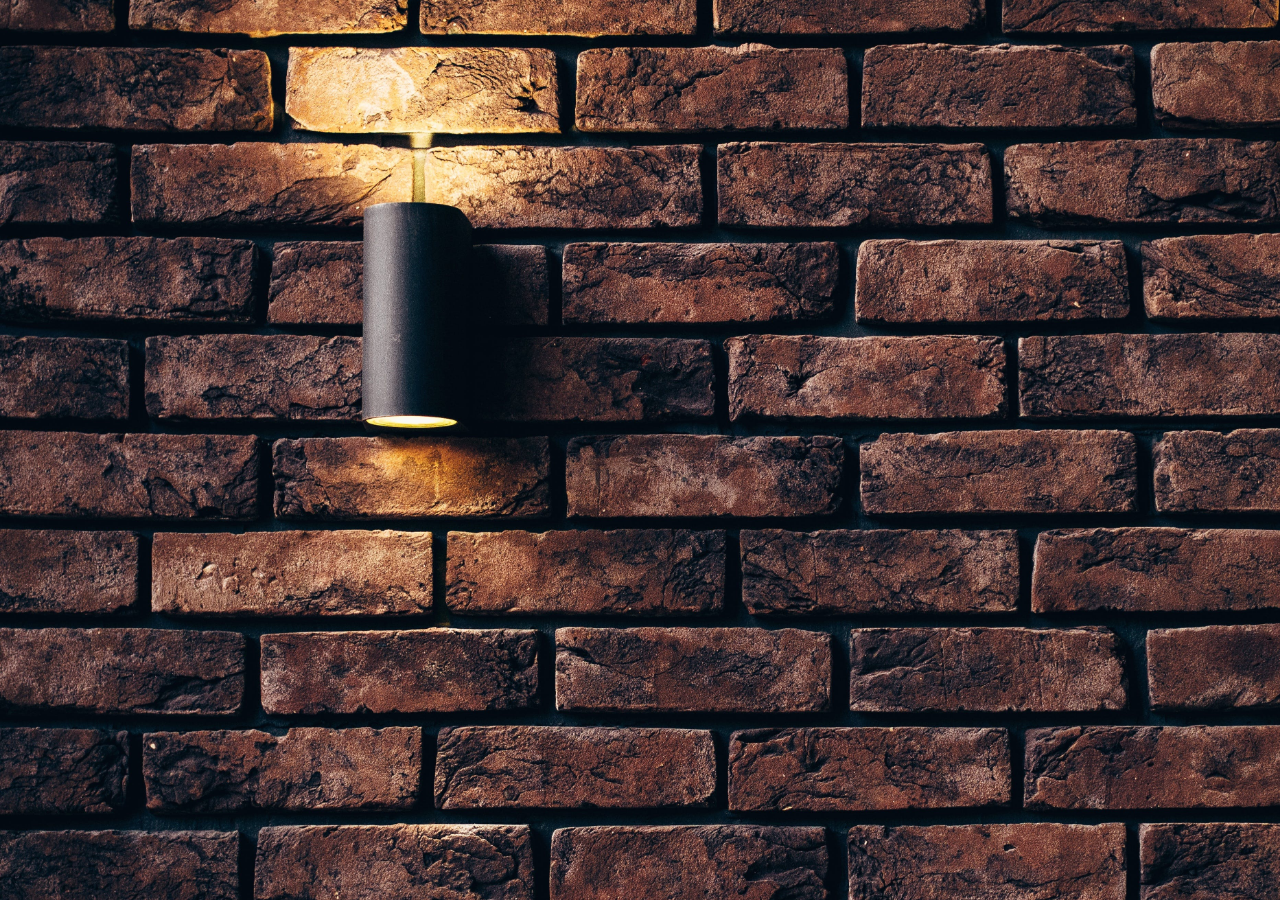
==== website/about.html @ ed743ca0 "initial commit" ====
<!DOCTYPE html>
<html lang="en">
  <head>
    <meta charset="UTF-8" />
    <meta name="viewport" content="width=device-width, initial-scale=1.0" />
    <title>About Us</title>
    <link rel="stylesheet" href="style.css" />
  </head>
  <body>
    <header>
      <!-- Add the common header content -->
      <div id="venue-header">
        <h1 class="logo-name">Reverb Junction</h1>
        <img src="./images/logo.png" alt="logo" class="logo" />
      </div>

      <nav class="navbar">
        <ul>
          <li><a href="index.html">Home</a></li>
          <li><a href="about.html">About</a></li>
          <!-- Add other navbar links as needed -->
        </ul>
      </nav>
      </header>

      <hr />
    

    <main id="main-container" class="fade-in">
      <div id="main-content">
        <h2>About Reverb Junction</h2>
        <p>Welcome to Reverb Junction, where music and good times come together!</p>
        <!-- Add the main content specific to the about page -->
        <!-- Include your about page content here -->
      </div>
    </main>

    <div class="footer">
      <footer>
        <!-- Add your footer content -->
      </footer>
    </div>

    <script src="script.js"></script>
  </body>
</html>
---- website/style.css ----
body {
  background-color: hsl(237, 27%, 16%);
  background-image: url('/website/images/web.jpg');
  background-size: cover;
  background-repeat: no-repeat;
  margin: 0;
  padding: 0;
  opacity: 0;
  transition: opacity 1s ease-in-out;
}
.fade-in {
  opacity: 0;
  animation: fadeIn 1s ease-in-out forwards;
}

@keyframes fadeIn {
  from {
    opacity: 0;
  }
  to {
    opacity: 1;
  }
}

.logo-name {
  font-family: 'Caveat', 'Lucida Sans', 'Lucida Sans Regular', 'Lucida Grande',
    'Lucida Sans Unicode', Geneva, Verdana, sans-serif;
  font-size: 2.5rem;
}

h1 {
  font-family: 'Oswald', 'Gill Sans', 'Gill Sans MT', Calibri, 'Trebuchet MS',
    sans-serif;
  text-decoration: underline hsl(31, 35%, 37%);
  color: hsl(0, 0%, 100%);
  text-align: center;
}

p {
  font-family: 'Montserrat', system-ui, -apple-system, BlinkMacSystemFont,
    'Segoe UI', Roboto, Oxygen, Ubuntu, Cantarell, 'Open Sans', 'Helvetica Neue',
    sans-serif;
  color: hsl(0, 0%, 100%);
  text-align: center;
  font-size: 0.9375rem; /* 15px converted to REM */
}

#venue-header {
  background: url('/website/images/bulbs.jpg') center/cover no-repeat;
  border: 0px solid hsl(0, 23%, 18%);
  display: flex;
  justify-content: space-between;
  align-items: center;
  padding: 0.625rem; /* 10px converted to REM */
  background-color: hsl(0, 4%, 17%);
  color: hsl(0, 0%, 100%);
}

.logo {
  width: 12.5rem; /* 200px converted to REM */
}

.navbar {
  border: 1px solid hsl(0, 1%, 16%);
  background: hsl(0, 3%, 15%);
  font-size: 1.5rem;
}

.navbar ul {
  list-style-type: none;
  margin: 0;
  padding: 0;
  display: flex;
  justify-content: center;
}

.navbar li {
  margin-right: 1.25rem; /* 20px converted to REM */
  position: relative;
}

.navbar a {
  text-decoration: none;
  color: hsl(0, 0%, 100%);
}

.dropdown-content {
  opacity: 0;
  border-radius: 0 0 0.3125rem 0.3125rem; /* 5px converted to REM */
  visibility: hidden;
  max-height: 0;
  overflow: hidden;
  transition: max-height 0.3s ease-out, visibility 0.3s ease-out,
    opacity 0.3s ease-out;
  position: absolute;
  z-index: 1;
  top: 100%;
}

.dropdown-content a {
  color: hsl(0, 0%, 100%);
  padding: 0.75rem 1rem; /* 12px 16px converted to REM */
  display: block;
  transition: background-color 0.3s ease;
}

.dropdown-content a:hover {
  background-color: hsl(0, 4%, 26%);
}

.dropdown:hover .dropdown-content {
  background-color: hsl(0, 1%, 16%);
  max-height: 18.75rem; /* 300px converted to REM */
  max-width: 12.5rem; /* 100px converted to REM */
  opacity: 0.9;
  visibility: visible;
}

#main-container {
  display: flex;
  flex-direction: row;
  justify-content: space-around;
}

#image-container {
  border: 1px solid hsl(0, 0%, 100%);
  width: 20rem;
  height: auto;
  box-sizing: border-box;
  
  
}

#text-container {
  border: 1px solid hsl(0, 2%, 41%);
  border-radius: 0.25rem; /* 4px converted to REM */
  background-color: hsla(0, 0%, 6%, 0);
  width: 45%;
  height: 31.25rem; /* 500px converted to REM */
  box-sizing: border-box;
  position: relative;

  
  flex-direction: column;
}

#text-container::before {
  content: '';
  position: absolute;
  top: 0;
  left: 0;
  width: 100%;
  height: 100%;
  background: hsl(0, 2%, 11%);
  opacity: 0.8;
  z-index: -1;
}

#text-container p {
  z-index: 0;
}

hr {
  width: 0px;
}
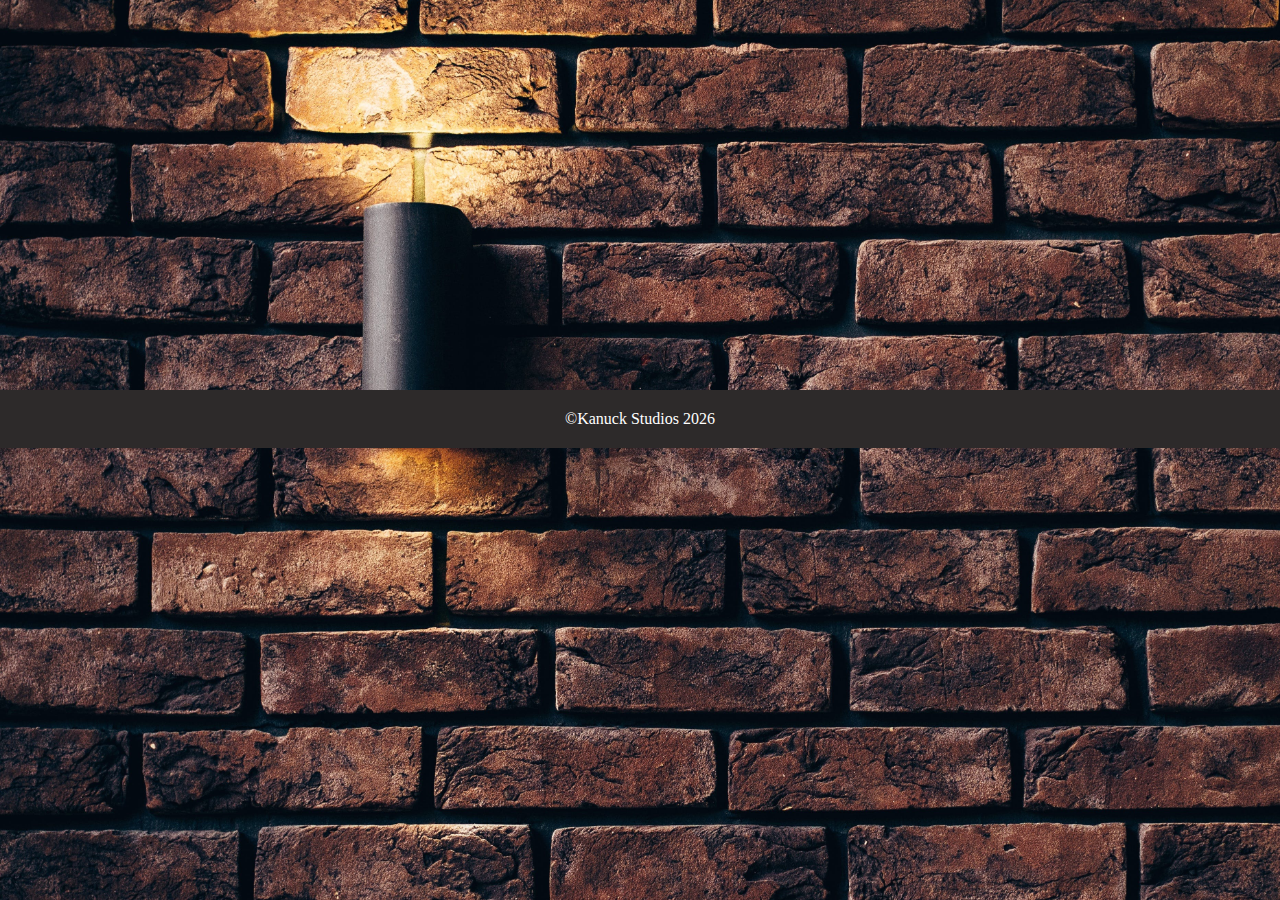
==== commit 8063b659: "added contact page and removed some js code" ====
--- a/website/about.html
+++ b/website/about.html
@@ -1,44 +1,69 @@
 <!DOCTYPE html>
 <html lang="en">
   <head>
+    <!-- Meta tags for character set and viewport -->
     <meta charset="UTF-8" />
     <meta name="viewport" content="width=device-width, initial-scale=1.0" />
-    <title>About Us</title>
+
+    <!-- Title of the page -->
+    <title>Reverb Junction</title>
+
+    <!-- Link to your stylesheet and Google Fonts -->
     <link rel="stylesheet" href="style.css" />
+    <link rel="preconnect" href="https://fonts.googleapis.com" />
+    <link rel="preconnect" href="https://fonts.gstatic.com" crossorigin />
+    <link
+      href="https://fonts.googleapis.com/css2?family=Caveat:wght@500&family=Hind+Siliguri:wght@300&family=Montserrat&family=Oswald&display=swap"
+      rel="stylesheet"
+    />
   </head>
   <body>
+    <!-- Header section -->
     <header>
-      <!-- Add the common header content -->
       <div id="venue-header">
+        <!-- Logo and name -->
         <h1 class="logo-name">Reverb Junction</h1>
         <img src="./images/logo.png" alt="logo" class="logo" />
       </div>
 
+      <!-- Navigation bar -->
       <nav class="navbar">
         <ul>
           <li><a href="index.html">Home</a></li>
           <li><a href="about.html">About</a></li>
-          <!-- Add other navbar links as needed -->
+          <li class="dropdown">
+            <a href="#" class="dropbtn">Services</a>
+            <div class="dropdown-content">
+              <a href="#">Upcoming Events</a>
+              <a href="#">Menu</a>
+              <a href="#">Order Online</a>
+              <a href="#">Calendar</a>
+              <a href="#">Gallery</a>
+            </div>
+          </li>
+          <li><a href="#">Contact</a></li>
         </ul>
       </nav>
-      </header>
+    </header>
 
-      <hr />
-    
+    <hr />
 
     <main id="main-container" class="fade-in">
       <div id="main-content">
-        <h2>About Reverb Junction</h2>
-        <p>Welcome to Reverb Junction, where music and good times come together!</p>
-        <!-- Add the main content specific to the about page -->
-        <!-- Include your about page content here -->
+        <div id="about-container">
+          <h2>About Reverb Junction</h2>
+          <p>
+            Welcome to Reverb Junction, where music and good times come
+            together!
+          </p>
+          <!-- Add the main content specific to the about page -->
+          <!-- Include your about page content here -->
+        </div>
       </div>
     </main>
 
     <div class="footer">
-      <footer>
-        <!-- Add your footer content -->
-      </footer>
+      <footer id="footer-content">©Kanuck Studios</footer>
     </div>
 
     <script src="script.js"></script>
--- a/website/style.css
+++ b/website/style.css
@@ -110,16 +110,18 @@
 
 .dropdown:hover .dropdown-content {
   background-color: hsl(0, 1%, 16%);
-  max-height: 18.75rem; /* 300px converted to REM */
+  max-height: 19.75rem; /* 300px converted to REM */
   max-width: 12.5rem; /* 100px converted to REM */
   opacity: 0.9;
   visibility: visible;
 }
 
 #main-container {
+  border: 2px solid hsl(0, 0%, 100%);
   display: flex;
   flex-direction: row;
   justify-content: space-around;
+  margin-bottom: 1rem;
 }
 
 #image-container {
@@ -127,8 +129,6 @@
   width: 20rem;
   height: auto;
   box-sizing: border-box;
-  
-  
 }
 
 #text-container {
@@ -140,7 +140,6 @@
   box-sizing: border-box;
   position: relative;
 
-  
   flex-direction: column;
 }
 
@@ -163,3 +162,24 @@
 hr {
   width: 0px;
 }
+
+.footer {
+  /* ... (existing styles) */
+  width: 100%; /* Use full width of the container */
+  padding: 20px; /* Adjust padding as needed */
+  box-sizing: border-box;
+  justify-content: space-between; /* Align items in a row with space between */
+  align-items: center;
+  background-color: hsl(0, 4%, 17%);
+  color: hsl(0, 0%, 100%);
+}
+
+footer {
+  text-align: center;
+  /* ... (existing styles) */
+  width: 100%; /* Use full width of the container */
+}
+
+#about-container {
+  border: 1px solid hsl(0, 0%, 100%);
+}
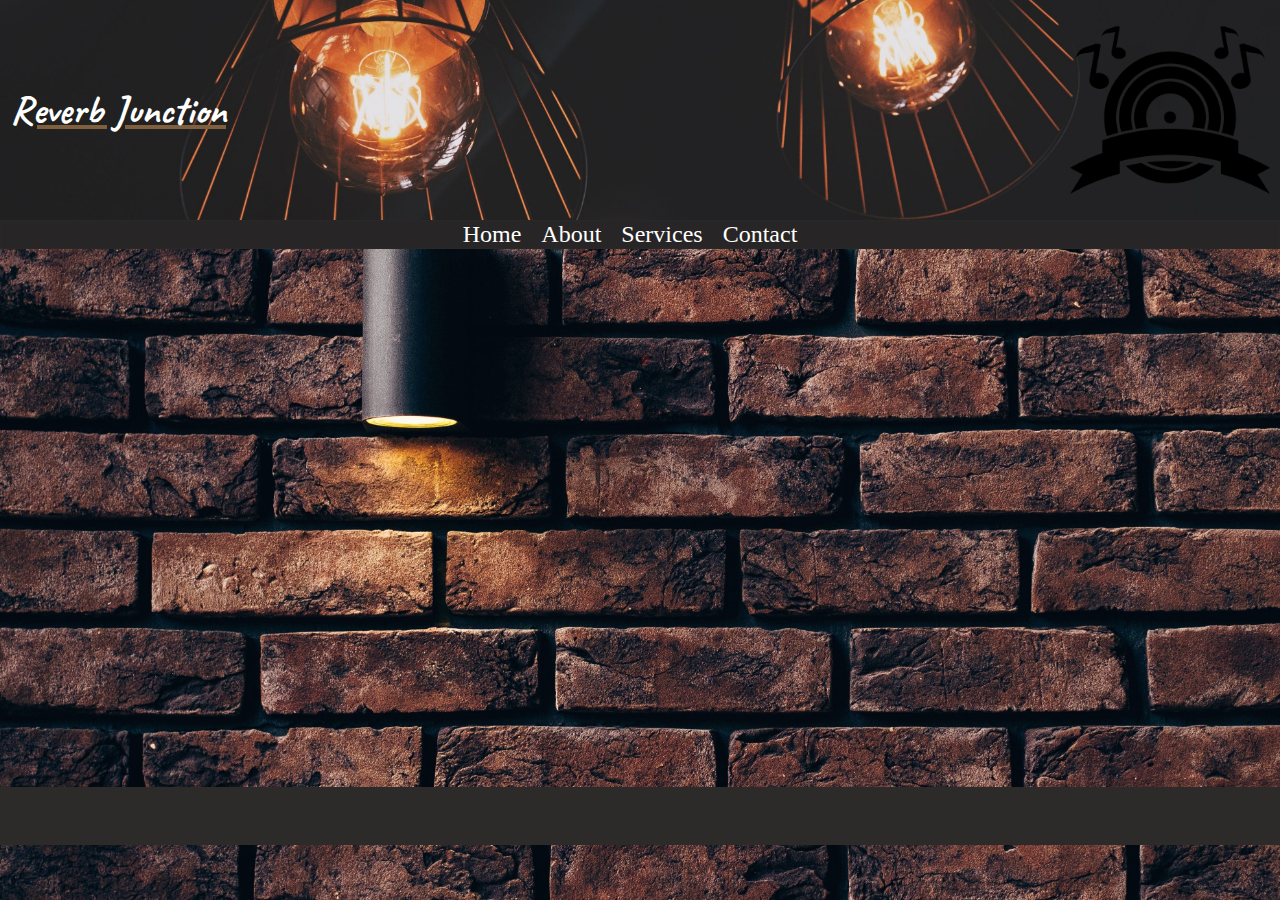
==== commit baa51d57: "updated styling" ====
--- a/website/about.html
+++ b/website/about.html
@@ -50,6 +50,7 @@
 
     <main id="main-container" class="fade-in">
       <div id="main-content">
+        
         <div id="about-container">
           <h2>About Reverb Junction</h2>
           <p>
@@ -63,7 +64,7 @@
     </main>
 
     <div class="footer">
-      <footer id="footer-content">©Kanuck Studios</footer>
+      <footer id="footer-content"></footer>
     </div>
 
     <script src="script.js"></script>
--- a/website/style.css
+++ b/website/style.css
@@ -119,16 +119,17 @@
 #main-container {
   border: 2px solid hsl(0, 0%, 100%);
   display: flex;
-  flex-direction: row;
-  justify-content: space-around;
+  flex-direction: column;
+  justify-content: space-between;
   margin-bottom: 1rem;
 }
 
 #image-container {
-  border: 1px solid hsl(0, 0%, 100%);
+  border: 2px solid hsl(0, 0%, 100%);
   width: 20rem;
   height: auto;
   box-sizing: border-box;
+  flex-direction: row;
 }
 
 #text-container {
@@ -140,7 +141,7 @@
   box-sizing: border-box;
   position: relative;
 
-  flex-direction: column;
+  flex-direction: row;
 }
 
 #text-container::before {
@@ -181,5 +182,11 @@
 }
 
 #about-container {
-  border: 1px solid hsl(0, 0%, 100%);
+  border: 1px solid hsl(0, 2%, 41%);
+  border-radius: 0.25rem; /* 4px converted to REM */
+  background-color: hsla(0, 0%, 6%, 0);
+  width: 45%;
+  height: 31.25rem; /* 500px converted to REM */
+  box-sizing: border-box;
+  position: relative;
 }
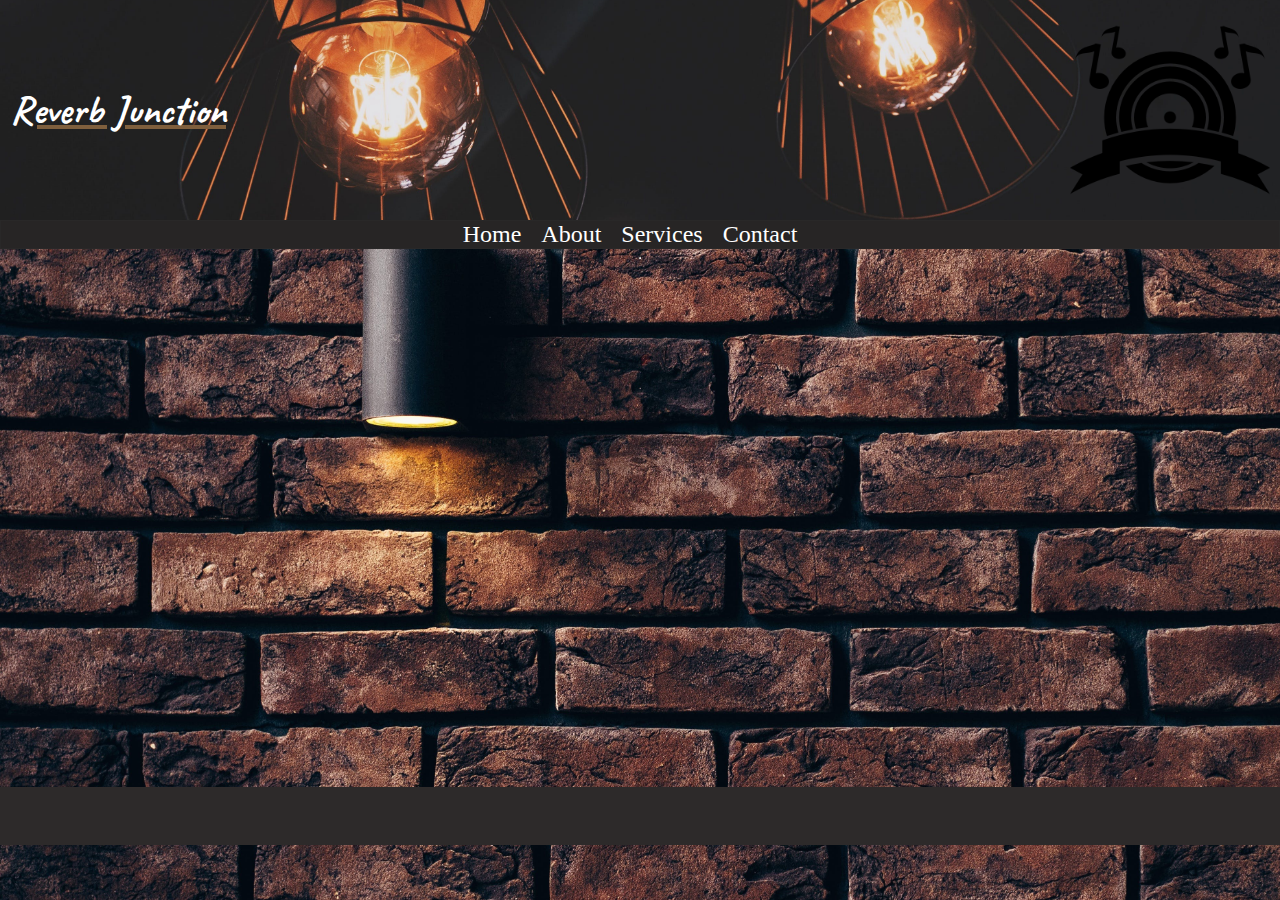
==== commit 258ab066: "styling" ====
--- a/website/about.html
+++ b/website/about.html
@@ -51,7 +51,7 @@
     <main id="main-container" class="fade-in">
       <div id="main-content">
         
-        <div id="about-container">
+        <section id="about-container">
           <h2>About Reverb Junction</h2>
           <p>
             Welcome to Reverb Junction, where music and good times come
@@ -59,7 +59,7 @@
           </p>
           <!-- Add the main content specific to the about page -->
           <!-- Include your about page content here -->
-        </div>
+        </section>
       </div>
     </main>
 
--- a/website/style.css
+++ b/website/style.css
@@ -29,6 +29,13 @@
 }
 
 h1 {
+  font-family: 'Oswald', 'Gill Sans', 'Gill Sans MT', Calibri, 'Trebuchet MS',
+    sans-serif;
+  text-decoration: underline hsl(31, 35%, 37%);
+  color: hsl(0, 0%, 100%);
+  text-align: center;
+}
+h2 {
   font-family: 'Oswald', 'Gill Sans', 'Gill Sans MT', Calibri, 'Trebuchet MS',
     sans-serif;
   text-decoration: underline hsl(31, 35%, 37%);
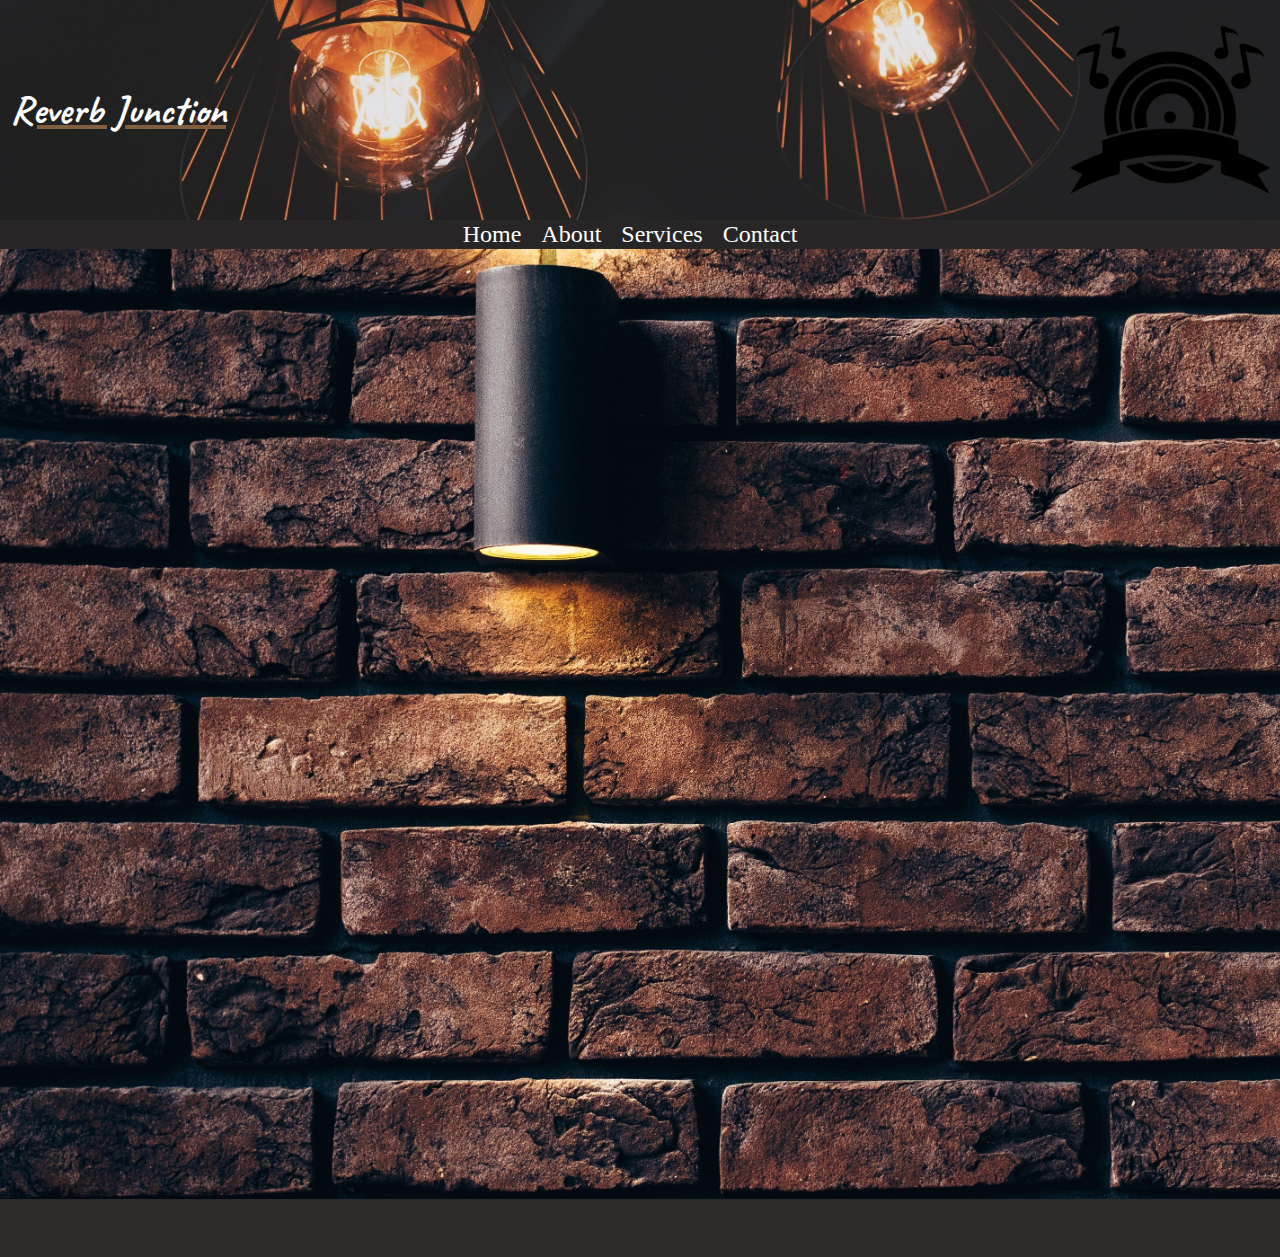
==== commit a914ac4e: "added image and fixing styling issues" ====
--- a/website/about.html
+++ b/website/about.html
@@ -49,9 +49,9 @@
     <hr />
 
     <main id="main-container" class="fade-in">
-      <div id="main-content">
+      <section id="main-content">
         
-        <section id="about-container">
+        <div id="about-container">
           <h2>About Reverb Junction</h2>
           <p>
             Welcome to Reverb Junction, where music and good times come
--- a/website/style.css
+++ b/website/style.css
@@ -6,6 +6,7 @@
   margin: 0;
   padding: 0;
   opacity: 0;
+  min-height: 100vh;
   transition: opacity 1s ease-in-out;
 }
 .fade-in {
@@ -49,7 +50,8 @@
     sans-serif;
   color: hsl(0, 0%, 100%);
   text-align: center;
-  font-size: 0.9375rem; /* 15px converted to REM */
+  font-size: 0.875rem;
+  /* 15px converted to REM */
 }
 
 #venue-header {
@@ -124,31 +126,48 @@
 }
 
 #main-container {
-  border: 2px solid hsl(0, 0%, 100%);
+  min-height: 100vh;
+
   display: flex;
   flex-direction: column;
-  justify-content: space-between;
+
+  margin-bottom: 2rem;
+}
+
+#main-content {
+  display: flex;
+}
+
+#image-container {
+  width: 35%;
+  height: auto;
+  box-sizing: border-box;
+  margin-right: 10rem;
   margin-bottom: 1rem;
 }
-
-#image-container {
-  border: 2px solid hsl(0, 0%, 100%);
-  width: 20rem;
-  height: auto;
-  box-sizing: border-box;
-  flex-direction: row;
+.main-image {
+  width: 100%;
+  height: 100%;
+  border: 2px solid hsl(0, 2%, 41%);
+  border-radius: 5px;
 }
 
 #text-container {
   border: 1px solid hsl(0, 2%, 41%);
   border-radius: 0.25rem; /* 4px converted to REM */
   background-color: hsla(0, 0%, 6%, 0);
-  width: 45%;
+  width: 25%;
   height: 31.25rem; /* 500px converted to REM */
   box-sizing: border-box;
   position: relative;
-
-  flex-direction: row;
+  margin-left: 10rem;
+  margin-bottom: 1rem;
+  line-height: 1.5;
+  text-align: justify;
+  font-size: 1rem;
+  overflow: hidden;
+  overflow-wrap: break-word;
+  word-wrap: break-word;
 }
 
 #text-container::before {
@@ -174,12 +193,15 @@
 .footer {
   /* ... (existing styles) */
   width: 100%; /* Use full width of the container */
+  height: max-content;
   padding: 20px; /* Adjust padding as needed */
   box-sizing: border-box;
   justify-content: space-between; /* Align items in a row with space between */
   align-items: center;
   background-color: hsl(0, 4%, 17%);
   color: hsl(0, 0%, 100%);
+  position: relative;
+  bottom: 0;
 }
 
 footer {
@@ -189,7 +211,7 @@
 }
 
 #about-container {
-  border: 1px solid hsl(0, 2%, 41%);
+  border: 5px solid hsl(0, 2%, 41%);
   border-radius: 0.25rem; /* 4px converted to REM */
   background-color: hsla(0, 0%, 6%, 0);
   width: 45%;
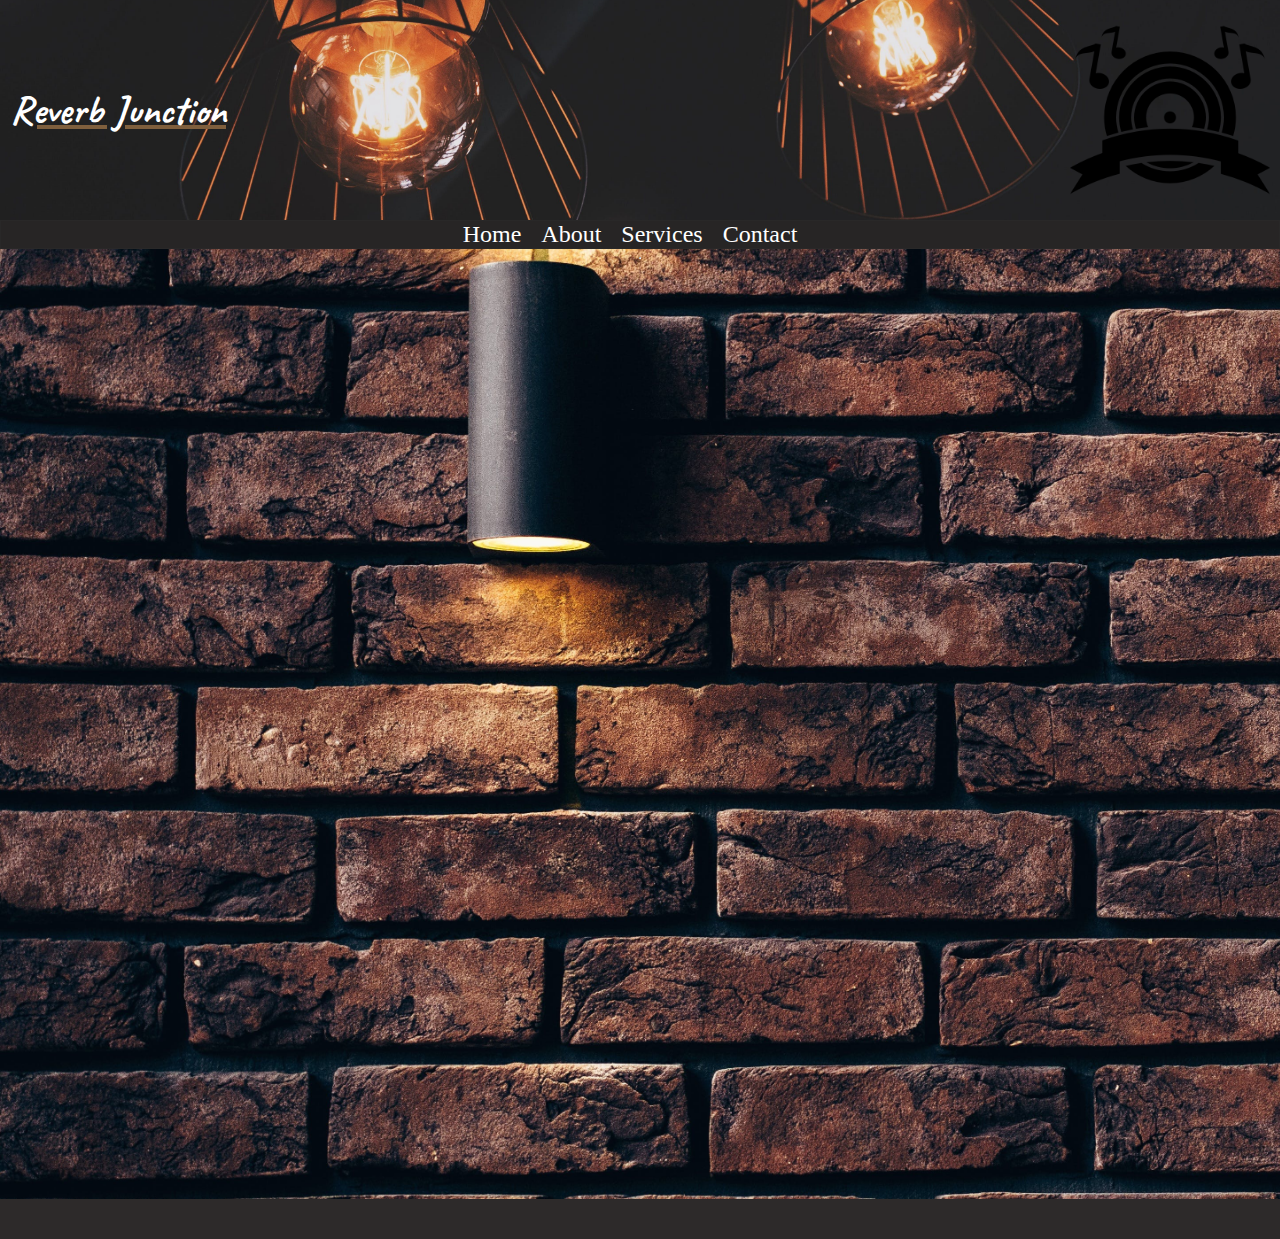
==== commit 79310767: "added images, image gallery script" ====
--- a/website/about.html
+++ b/website/about.html
@@ -41,7 +41,7 @@
               <a href="#">Gallery</a>
             </div>
           </li>
-          <li><a href="#">Contact</a></li>
+          <li><a href="contact.html">Contact</a></li>
         </ul>
       </nav>
     </header>
@@ -49,7 +49,7 @@
     <hr />
 
     <main id="main-container" class="fade-in">
-      <section id="main-content">
+      <section id="about-content">
         
         <div id="about-container">
           <h2>About Reverb Junction</h2>
--- a/website/style.css
+++ b/website/style.css
@@ -1,3 +1,4 @@
+/*--main page styling -- */
 body {
   background-color: hsl(237, 27%, 16%);
   background-image: url('/website/images/web.jpg');
@@ -72,6 +73,7 @@
 .navbar {
   border: 1px solid hsl(0, 1%, 16%);
   background: hsl(0, 3%, 15%);
+ 
   font-size: 1.5rem;
 }
 
@@ -91,6 +93,12 @@
 .navbar a {
   text-decoration: none;
   color: hsl(0, 0%, 100%);
+  transition: color 0.3s, text-decoration 0.3s;
+}
+.navbar a:hover {
+  color: hsl(31, 35%, 37%);
+  text-decoration: underline  hsl(31, 35%, 37%);
+  cursor: pointer;
 }
 
 .dropdown-content {
@@ -115,14 +123,20 @@
 
 .dropdown-content a:hover {
   background-color: hsl(0, 4%, 26%);
+  color: hsl(31, 42%, 55%);
+
+  cursor: pointer;
 }
 
 .dropdown:hover .dropdown-content {
   background-color: hsl(0, 1%, 16%);
+  background-image: url("./images/bulb-rope.png");
+  background-size: cover;
   max-height: 19.75rem; /* 300px converted to REM */
   max-width: 12.5rem; /* 100px converted to REM */
   opacity: 0.9;
   visibility: visible;
+  cursor: pointer;
 }
 
 #main-container {
@@ -138,18 +152,24 @@
   display: flex;
 }
 
-#image-container {
+#image-gallery {
   width: 35%;
   height: auto;
   box-sizing: border-box;
   margin-right: 10rem;
   margin-bottom: 1rem;
 }
-.main-image {
-  width: 100%;
+.img-main {
+  width: 120%;
   height: 100%;
   border: 2px solid hsl(0, 2%, 41%);
   border-radius: 5px;
+}
+#next-btn{
+  width: 50px;
+  height: 50px;
+  border-radius: 30px;
+  background: hsl(0, 22%, 71%);
 }
 
 #text-container {
@@ -192,8 +212,12 @@
 
 .footer {
   /* ... (existing styles) */
+  
+  background-image: url("");
+  background-size: cover;
+  background-position: center;
   width: 100%; /* Use full width of the container */
-  height: max-content;
+  height: auto;
   padding: 20px; /* Adjust padding as needed */
   box-sizing: border-box;
   justify-content: space-between; /* Align items in a row with space between */
@@ -202,6 +226,7 @@
   color: hsl(0, 0%, 100%);
   position: relative;
   bottom: 0;
+  
 }
 
 footer {
@@ -210,12 +235,45 @@
   width: 100%; /* Use full width of the container */
 }
 
+/*--------About webpage stying--------*/
+
+#about-content {
+  border: 2px solid hsl(0, 0%, 100%);
+  display: flex;
+  flex-direction: row;
+  margin: 10px;
+}
+
 #about-container {
-  border: 5px solid hsl(0, 2%, 41%);
+  border: 1px solid hsl(0, 2%, 41%);
   border-radius: 0.25rem; /* 4px converted to REM */
   background-color: hsla(0, 0%, 6%, 0);
-  width: 45%;
+  width: 50%;
   height: 31.25rem; /* 500px converted to REM */
   box-sizing: border-box;
   position: relative;
-}
+  margin-left: 10rem;
+  margin-bottom: 1rem;
+  line-height: 1.5;
+  text-align: justify;
+  font-size: 1rem;
+  overflow: hidden;
+  overflow-wrap: break-word;
+  word-wrap: break-word;
+}
+
+#about-container::before {
+  content: '';
+  position: absolute;
+  top: 0;
+  left: 0;
+  width: 100%;
+  height: 100%;
+  background: hsl(0, 2%, 11%);
+  opacity: 0.8;
+  z-index: -1;
+}
+
+#about-container p {
+  z-index: 0;
+}
